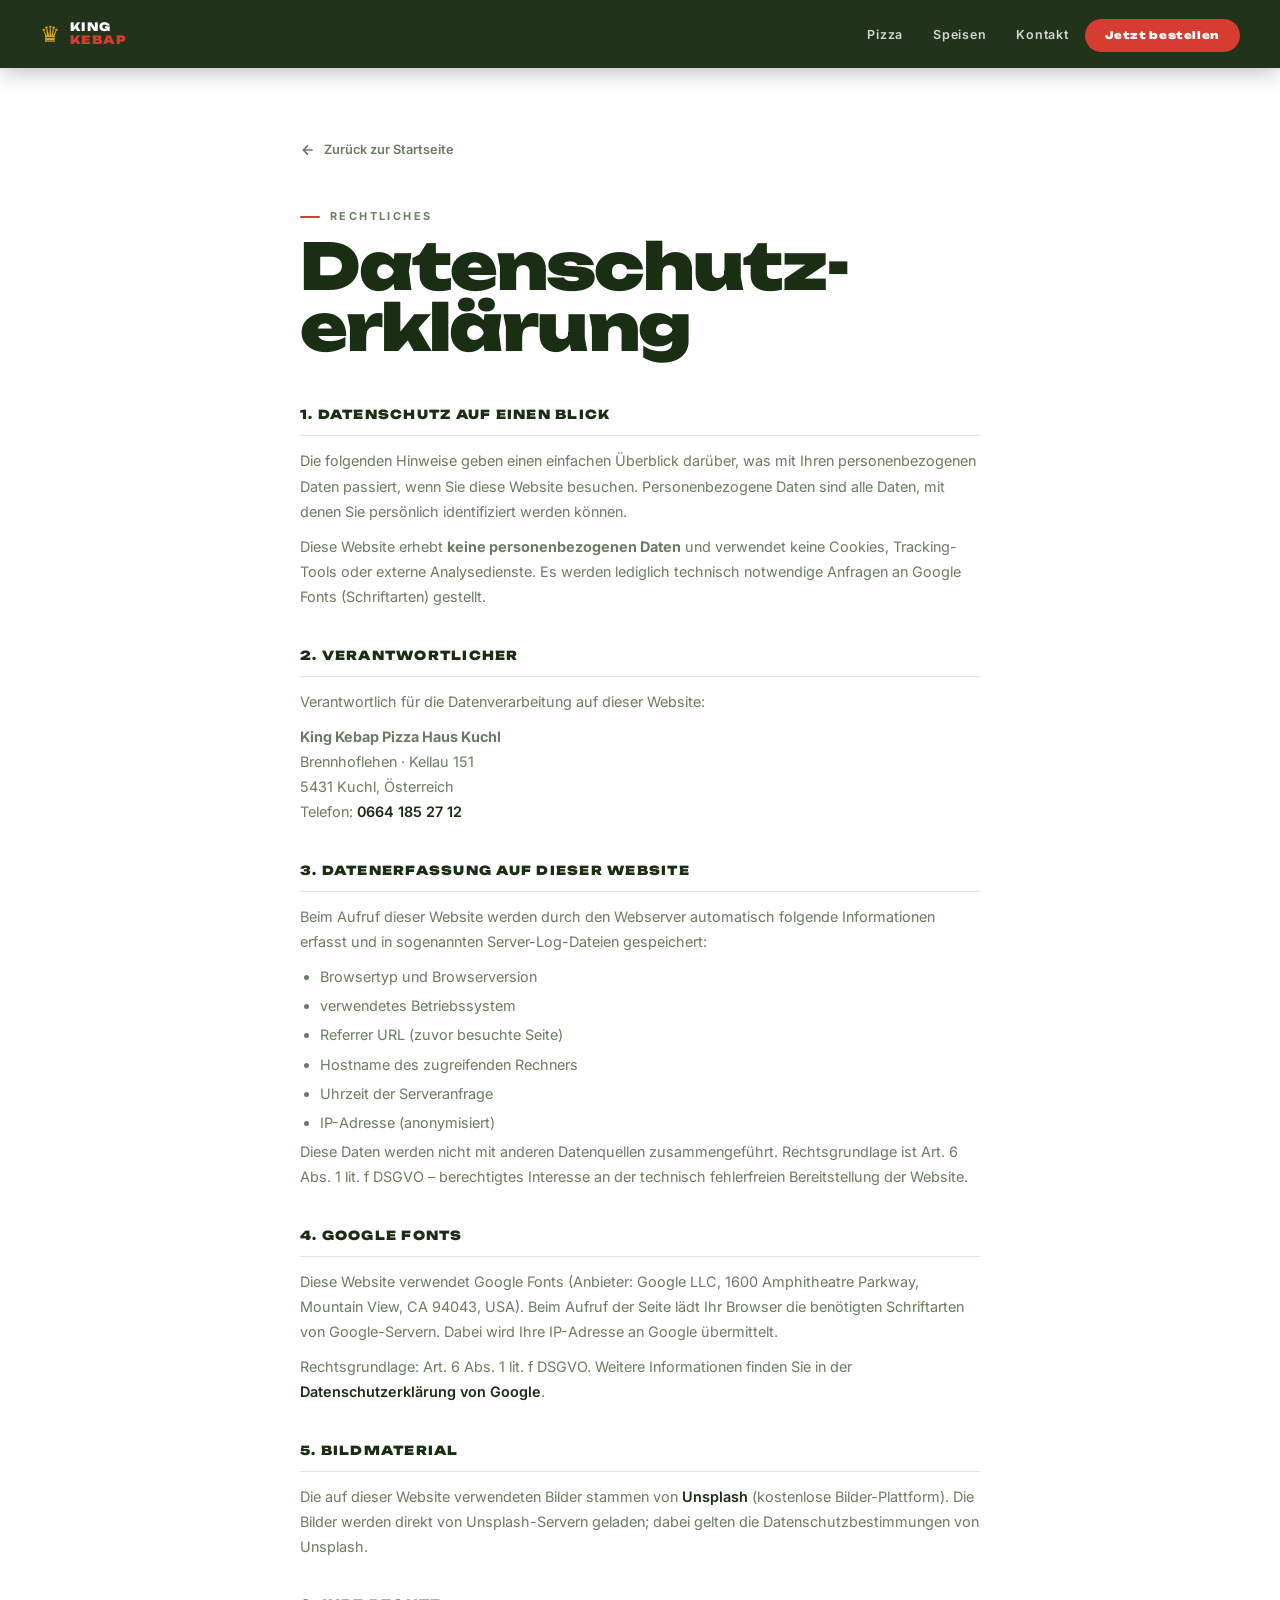
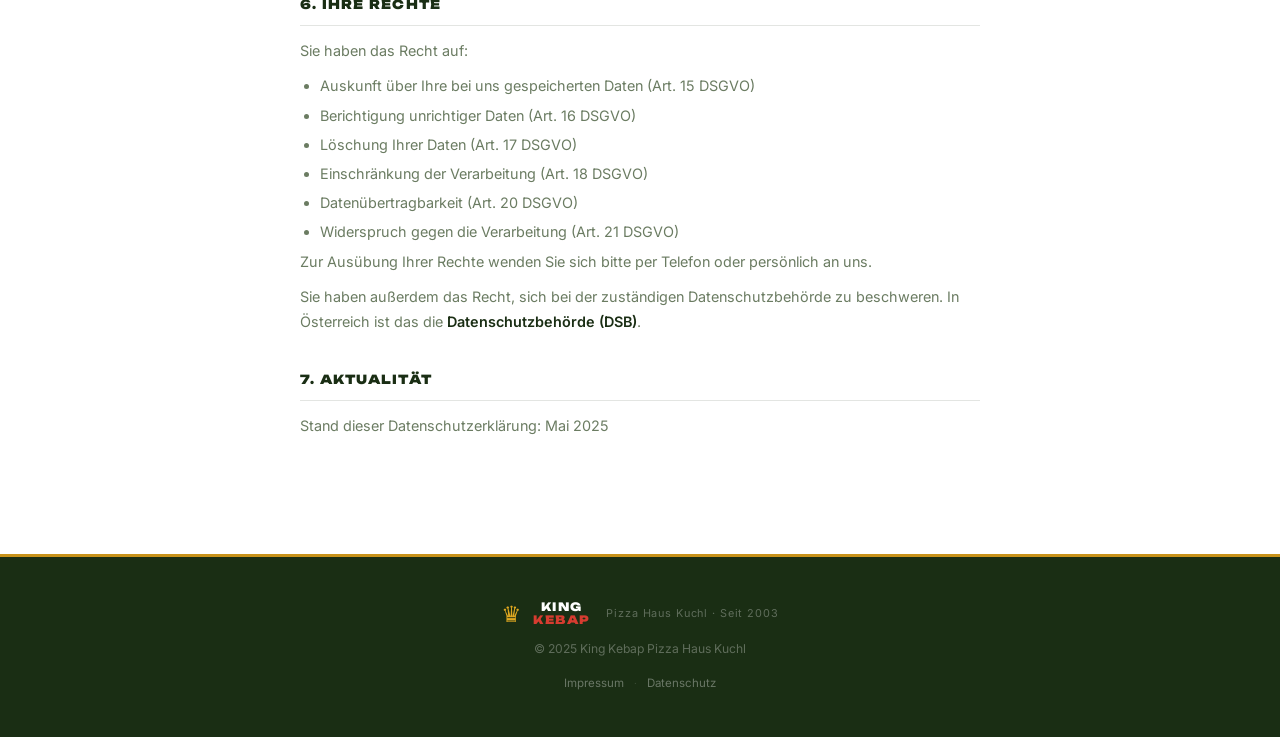
==== datenschutz.html @ bf560aa2 "Fix accordion border lines + add Impressum and Datenschutz pages - Remove visible border lines on co" ====
<!DOCTYPE html>
<html lang="de">
<head>
  <meta charset="UTF-8" />
  <meta name="viewport" content="width=device-width, initial-scale=1.0" />
  <title>Datenschutz – King Kebap Pizza Haus Kuchl</title>
  <link rel="stylesheet" href="style.css" />
  <link rel="preconnect" href="https://fonts.googleapis.com" />
  <link href="https://fonts.googleapis.com/css2?family=Unbounded:wght@400;700;900&family=Inter:wght@400;500;600;700&display=swap" rel="stylesheet" />
  <style>
    .legal-page { max-width: 760px; margin: 0 auto; padding: 140px 40px 80px; }
    .legal-back { display: inline-flex; align-items: center; gap: 8px; font-size: 0.8rem; font-weight: 600; color: var(--muted); margin-bottom: 48px; transition: color var(--t); }
    .legal-back:hover { color: var(--text); }
    .legal-back svg { flex-shrink: 0; }
    .legal-eyebrow { font-size: 0.68rem; font-weight: 700; letter-spacing: 0.22em; text-transform: uppercase; color: var(--muted); margin-bottom: 10px; display: flex; align-items: center; gap: 10px; }
    .legal-eyebrow::before { content: ''; display: block; width: 20px; height: 2px; background: var(--red); border-radius: 2px; }
    .legal-title { font-family: var(--font-display); font-size: clamp(2rem, 5vw, 4rem); font-weight: 900; color: var(--text); letter-spacing: -0.03em; margin-bottom: 48px; line-height: 0.95; }
    .legal-block { margin-bottom: 36px; }
    .legal-block h2 { font-family: var(--font-display); font-size: 0.78rem; font-weight: 900; letter-spacing: 0.1em; text-transform: uppercase; color: var(--text); margin-bottom: 12px; padding-bottom: 10px; border-bottom: 1.5px solid var(--border); }
    .legal-block p { font-size: 0.9rem; color: var(--muted); line-height: 1.75; margin-bottom: 10px; }
    .legal-block a { color: var(--green); font-weight: 600; }
    .legal-block a:hover { color: var(--red); }
    .legal-block ul { padding-left: 20px; margin-top: 8px; }
    .legal-block ul li { font-size: 0.9rem; color: var(--muted); line-height: 1.75; margin-bottom: 4px; }
    @media (max-width: 600px) { .legal-page { padding: 100px 20px 60px; } }
  </style>
</head>
<body>

<nav id="navbar" class="scrolled">
  <div class="nav-inner">
    <a href="index.html" class="nav-logo">
      <span class="logo-crown">♛</span>
      <div class="logo-lines">
        <span class="logo-king">KING</span>
        <span class="logo-kebap">KEBAP</span>
      </div>
    </a>
    <ul class="nav-links">
      <li><a href="index.html#pizza">Pizza</a></li>
      <li><a href="index.html#speisen">Speisen</a></li>
      <li><a href="index.html#info">Kontakt</a></li>
      <li><a href="tel:066418527 12" class="nav-cta">Jetzt bestellen</a></li>
    </ul>
  </div>
</nav>

<main class="legal-page">

  <a href="index.html" class="legal-back">
    <svg width="16" height="16" viewBox="0 0 24 24" fill="none" stroke="currentColor" stroke-width="2.5"><path d="M19 12H5M12 5l-7 7 7 7"/></svg>
    Zurück zur Startseite
  </a>

  <div class="legal-eyebrow">Rechtliches</div>
  <h1 class="legal-title">Datenschutz&shy;erklärung</h1>

  <div class="legal-block">
    <h2>1. Datenschutz auf einen Blick</h2>
    <p>
      Die folgenden Hinweise geben einen einfachen Überblick darüber, was mit Ihren personenbezogenen Daten passiert, wenn Sie diese Website besuchen. Personenbezogene Daten sind alle Daten, mit denen Sie persönlich identifiziert werden können.
    </p>
    <p>
      Diese Website erhebt <strong>keine personenbezogenen Daten</strong> und verwendet keine Cookies, Tracking-Tools oder externe Analysedienste. Es werden lediglich technisch notwendige Anfragen an Google Fonts (Schriftarten) gestellt.
    </p>
  </div>

  <div class="legal-block">
    <h2>2. Verantwortlicher</h2>
    <p>Verantwortlich für die Datenverarbeitung auf dieser Website:</p>
    <p>
      <strong>King Kebap Pizza Haus Kuchl</strong><br>
      Brennhoflehen · Kellau 151<br>
      5431 Kuchl, Österreich<br>
      Telefon: <a href="tel:066418527 12">0664 185 27 12</a>
    </p>
  </div>

  <div class="legal-block">
    <h2>3. Datenerfassung auf dieser Website</h2>
    <p>
      Beim Aufruf dieser Website werden durch den Webserver automatisch folgende Informationen erfasst und in sogenannten Server-Log-Dateien gespeichert:
    </p>
    <ul>
      <li>Browsertyp und Browserversion</li>
      <li>verwendetes Betriebssystem</li>
      <li>Referrer URL (zuvor besuchte Seite)</li>
      <li>Hostname des zugreifenden Rechners</li>
      <li>Uhrzeit der Serveranfrage</li>
      <li>IP-Adresse (anonymisiert)</li>
    </ul>
    <p>
      Diese Daten werden nicht mit anderen Datenquellen zusammengeführt. Rechtsgrundlage ist Art. 6 Abs. 1 lit. f DSGVO – berechtigtes Interesse an der technisch fehlerfreien Bereitstellung der Website.
    </p>
  </div>

  <div class="legal-block">
    <h2>4. Google Fonts</h2>
    <p>
      Diese Website verwendet Google Fonts (Anbieter: Google LLC, 1600 Amphitheatre Parkway, Mountain View, CA 94043, USA). Beim Aufruf der Seite lädt Ihr Browser die benötigten Schriftarten von Google-Servern. Dabei wird Ihre IP-Adresse an Google übermittelt.
    </p>
    <p>
      Rechtsgrundlage: Art. 6 Abs. 1 lit. f DSGVO. Weitere Informationen finden Sie in der <a href="https://policies.google.com/privacy" target="_blank" rel="noopener">Datenschutzerklärung von Google</a>.
    </p>
  </div>

  <div class="legal-block">
    <h2>5. Bildmaterial</h2>
    <p>
      Die auf dieser Website verwendeten Bilder stammen von <a href="https://unsplash.com" target="_blank" rel="noopener">Unsplash</a> (kostenlose Bilder-Plattform). Die Bilder werden direkt von Unsplash-Servern geladen; dabei gelten die Datenschutzbestimmungen von Unsplash.
    </p>
  </div>

  <div class="legal-block">
    <h2>6. Ihre Rechte</h2>
    <p>Sie haben das Recht auf:</p>
    <ul>
      <li>Auskunft über Ihre bei uns gespeicherten Daten (Art. 15 DSGVO)</li>
      <li>Berichtigung unrichtiger Daten (Art. 16 DSGVO)</li>
      <li>Löschung Ihrer Daten (Art. 17 DSGVO)</li>
      <li>Einschränkung der Verarbeitung (Art. 18 DSGVO)</li>
      <li>Datenübertragbarkeit (Art. 20 DSGVO)</li>
      <li>Widerspruch gegen die Verarbeitung (Art. 21 DSGVO)</li>
    </ul>
    <p>
      Zur Ausübung Ihrer Rechte wenden Sie sich bitte per Telefon oder persönlich an uns.
    </p>
    <p>
      Sie haben außerdem das Recht, sich bei der zuständigen Datenschutzbehörde zu beschweren. In Österreich ist das die <a href="https://www.dsb.gv.at" target="_blank" rel="noopener">Datenschutzbehörde (DSB)</a>.
    </p>
  </div>

  <div class="legal-block">
    <h2>7. Aktualität</h2>
    <p>Stand dieser Datenschutzerklärung: Mai 2025</p>
  </div>

</main>

<footer>
  <div class="footer-inner">
    <div class="footer-logo">
      <span class="logo-crown">♛</span>
      <div class="logo-lines">
        <span class="logo-king">KING</span>
        <span class="logo-kebap">KEBAP</span>
      </div>
      <span class="footer-since">Pizza Haus Kuchl · Seit 2003</span>
    </div>
    <p class="footer-copy">© 2025 King Kebap Pizza Haus Kuchl</p>
    <div class="footer-links">
      <a href="impressum.html">Impressum</a>
      <span>·</span>
      <a href="datenschutz.html">Datenschutz</a>
    </div>
  </div>
</footer>

</body>
</html>
---- style.css ----
/* ===========================
   KING KEBAP PIZZA HAUS
   Premium Restaurant Design
   =========================== */

:root {
  --green:    #1A2E14;
  --green-2:  #243E1C;
  --green-3:  #2F5225;
  --red:      #D63C30;
  --red-2:    #E84E42;
  --amber:    #C8921A;
  --amber-2:  #E0A820;
  --cream:    #FAF7F2;
  --cream-2:  #F0EAE0;
  --white:    #FFFFFF;
  --text:     #1A2E14;
  --muted:    #6B7C62;
  --border:   rgba(26,46,20,0.12);
  --shadow-sm: 0 2px 12px rgba(26,46,20,0.08);
  --shadow:    0 8px 32px rgba(26,46,20,0.12);
  --shadow-lg: 0 20px 60px rgba(26,46,20,0.16);

  --font-display: 'Unbounded', 'Arial Black', sans-serif;
  --font-body:    'Inter', system-ui, sans-serif;
  --r:  12px;
  --rl: 20px;
  --t:  0.22s cubic-bezier(0.4,0,0.2,1);
}

*,*::before,*::after { box-sizing: border-box; margin: 0; padding: 0; }
html { scroll-behavior: smooth; }
body {
  font-family: var(--font-body);
  background: var(--white);
  color: var(--text);
  overflow-x: hidden;
  line-height: 1.6;
}
img { display: block; max-width: 100%; }
a { text-decoration: none; color: inherit; }

/* ===========================
   NAVBAR
   =========================== */
#navbar {
  position: fixed; top: 0; left: 0; right: 0; z-index: 200;
  transition: background var(--t), box-shadow var(--t);
}
#navbar.scrolled {
  background: rgba(26,46,20,0.97);
  backdrop-filter: blur(12px);
  -webkit-backdrop-filter: blur(12px);
  box-shadow: 0 2px 24px rgba(0,0,0,0.3);
}
.nav-inner {
  max-width: 1280px; margin: 0 auto;
  padding: 0 40px; height: 68px;
  display: flex; align-items: center; justify-content: space-between;
}
.nav-logo { display: flex; align-items: center; gap: 10px; }
.logo-crown { font-size: 1.4rem; color: var(--amber-2); line-height: 1; }
.logo-lines { display: flex; flex-direction: column; line-height: 1.1; }
.logo-king  { font-family: var(--font-display); font-size: 0.72rem; font-weight: 900; color: var(--white); letter-spacing: 0.12em; }
.logo-kebap { font-family: var(--font-display); font-size: 0.72rem; font-weight: 900; color: var(--red); letter-spacing: 0.12em; }
.nav-links { display: flex; list-style: none; align-items: center; gap: 2px; }
.nav-links a {
  font-size: 0.78rem; font-weight: 600; letter-spacing: 0.06em;
  color: rgba(255,255,255,0.8); padding: 8px 14px; border-radius: 8px;
  transition: color var(--t), background var(--t);
}
.nav-links a:hover { color: var(--white); background: rgba(255,255,255,0.1); }
.nav-cta {
  background: var(--red) !important; color: var(--white) !important;
  font-family: var(--font-display) !important;
  font-size: 0.65rem !important; font-weight: 900 !important;
  padding: 10px 20px !important; border-radius: 50px !important;
  letter-spacing: 0.06em !important;
}
.nav-cta:hover { background: var(--red-2) !important; }
.burger { display: none; flex-direction: column; gap: 5px; background: none; border: none; cursor: pointer; padding: 6px; }
.burger span { display: block; width: 22px; height: 2px; background: var(--white); border-radius: 2px; transition: var(--t); }

/* ===========================
   HERO — DARK FULL-SCREEN
   =========================== */
#hero {
  min-height: 100svh;
  background: var(--green);
  position: relative;
  overflow: hidden;
  display: flex;
  align-items: center;
}
.hero-bg-img {
  position: absolute; inset: 0;
  background-image: url('https://images.unsplash.com/photo-1565299624946-b28f40a0ae38?w=1400&q=80&auto=format&fit=crop');
  background-size: cover;
  background-position: center;
  opacity: 0.18;
  transform: scale(1.05);
  animation: slowZoom 20s ease-in-out infinite alternate;
}
@keyframes slowZoom {
  from { transform: scale(1.05); }
  to   { transform: scale(1.12); }
}
.hero-bg-gradient {
  position: absolute; inset: 0;
  background: linear-gradient(135deg,
    rgba(26,46,20,0.95) 0%,
    rgba(26,46,20,0.7) 50%,
    rgba(26,46,20,0.85) 100%);
}
.hero-inner {
  position: relative; z-index: 2;
  max-width: 1280px; margin: 0 auto;
  padding: 120px 40px 80px;
  width: 100%;
  display: grid;
  grid-template-columns: 1fr 1fr;
  align-items: center;
  gap: 60px;
  min-height: 100svh;
}
/* LEFT */
.hero-left { display: flex; flex-direction: column; gap: 28px; }
.hero-tag {
  display: inline-flex; align-items: center; gap: 10px;
  width: fit-content;
  font-size: 0.72rem; font-weight: 600; letter-spacing: 0.15em; text-transform: uppercase;
  color: rgba(255,255,255,0.6);
  border: 1px solid rgba(255,255,255,0.15);
  padding: 8px 18px; border-radius: 50px;
}
.hero-tag-dot {
  width: 7px; height: 7px; border-radius: 50%;
  background: var(--red-2); flex-shrink: 0;
  animation: pulse 2s ease-in-out infinite;
}
@keyframes pulse {
  0%,100% { box-shadow: 0 0 0 0 rgba(232,78,66,0.5); }
  50%      { box-shadow: 0 0 0 7px rgba(232,78,66,0); }
}
.hero-title {
  display: flex; flex-direction: column;
  line-height: 0.88; gap: 2px;
}
.hero-title-line {
  font-family: var(--font-display); font-weight: 900;
  font-size: clamp(3.2rem, 7vw, 7rem);
  letter-spacing: -0.03em; display: block;
  color: var(--white);
}
.hero-title-red { color: var(--red); }
.hero-title-sub {
  font-size: clamp(1rem, 2vw, 1.8rem) !important;
  color: rgba(255,255,255,0.45) !important;
  font-weight: 700 !important;
  letter-spacing: 0.06em !important;
  margin-top: 10px;
}
.hero-desc {
  font-size: 1rem; color: rgba(255,255,255,0.6);
  line-height: 1.75; max-width: 400px;
}
.hero-actions { display: flex; gap: 12px; flex-wrap: wrap; }
.btn-red {
  display: inline-flex; align-items: center; gap: 8px;
  font-family: var(--font-display); font-size: 0.68rem; font-weight: 900;
  letter-spacing: 0.08em; text-transform: uppercase;
  background: var(--red); color: var(--white);
  padding: 14px 28px; border-radius: 50px;
  transition: background var(--t), transform var(--t), box-shadow var(--t);
  box-shadow: 0 4px 24px rgba(214,60,48,0.4);
}
.btn-red:hover { background: var(--red-2); transform: translateY(-2px); box-shadow: 0 8px 32px rgba(214,60,48,0.5); }
.btn-ghost-white {
  display: inline-flex; align-items: center; gap: 8px;
  font-size: 0.85rem; font-weight: 600;
  color: rgba(255,255,255,0.8);
  padding: 13px 24px; border-radius: 50px;
  border: 1.5px solid rgba(255,255,255,0.2);
  transition: all var(--t);
}
.btn-ghost-white:hover { border-color: rgba(255,255,255,0.5); color: var(--white); background: rgba(255,255,255,0.07); }
.hero-stats {
  display: flex; align-items: center; gap: 0;
  background: rgba(255,255,255,0.06);
  border: 1px solid rgba(255,255,255,0.1);
  border-radius: var(--rl);
  padding: 20px 28px;
  backdrop-filter: blur(8px);
  width: fit-content;
}
.stat { display: flex; flex-direction: column; align-items: center; padding: 0 24px; }
.stat:first-child { padding-left: 0; }
.stat:last-child { padding-right: 0; }
.stat-num {
  font-family: var(--font-display); font-size: 1.6rem; font-weight: 900;
  color: var(--white); letter-spacing: -0.03em; line-height: 1;
}
.stat-label { font-size: 0.7rem; color: rgba(255,255,255,0.45); font-weight: 500; margin-top: 5px; letter-spacing: 0.06em; }
.stat-divider { width: 1px; height: 40px; background: rgba(255,255,255,0.12); }

/* RIGHT */
.hero-right { display: flex; justify-content: center; align-items: center; }
.hero-img-wrap {
  position: relative;
  width: 100%; max-width: 480px;
}
.hero-img-ring {
  position: absolute; inset: -20px;
  border: 1px solid rgba(255,255,255,0.08);
  border-radius: 50%;
}
.hero-img-ring-2 {
  position: absolute; inset: -44px;
  border: 1px dashed rgba(200,146,26,0.2);
  border-radius: 50%;
  animation: spin 40s linear infinite;
}
@keyframes spin { from { transform: rotate(0deg); } to { transform: rotate(360deg); } }
.hero-badge {
  position: absolute; top: -10px; right: -10px;
  width: 110px; height: 110px; z-index: 4;
  animation: spin 18s linear infinite;
}
.badge-ring { width: 100%; height: 100%; fill: none; stroke: none; }
.badge-ring text {
  font-family: var(--font-display); font-size: 10.5px; font-weight: 700;
  fill: rgba(255,255,255,0.7); letter-spacing: 0.08em; text-transform: uppercase;
}
.badge-star {
  position: absolute; top: 50%; left: 50%;
  transform: translate(-50%,-50%);
  font-size: 1.4rem; color: var(--amber-2);
}
.hero-img-circle {
  position: absolute; inset: 6%;
  background: radial-gradient(circle, var(--red) 0%, rgba(170,30,20,0.6) 100%);
  border-radius: 50%;
  z-index: 0;
}
.hero-img {
  position: relative; z-index: 1;
  width: 100%; aspect-ratio: 1; object-fit: cover; border-radius: 50%;
  box-shadow: 0 32px 80px rgba(0,0,0,0.4), 0 0 0 6px rgba(255,255,255,0.06);
  animation: float 6s ease-in-out infinite;
}
@keyframes float {
  0%,100% { transform: translateY(0); }
  50%      { transform: translateY(-14px); }
}

/* ===========================
   MARQUEE
   =========================== */
.marquee-wrap {
  background: var(--amber); overflow: hidden;
  border-top: 0; border-bottom: 0;
  padding: 14px 0;
}
.marquee-track {
  display: flex; width: max-content;
  animation: marquee 26s linear infinite;
}
.marquee-track span {
  font-family: var(--font-display); font-size: 0.75rem; font-weight: 900;
  letter-spacing: 0.15em; text-transform: uppercase;
  color: var(--green); padding: 0 24px; white-space: nowrap; flex-shrink: 0;
}
.marquee-track span:nth-child(even) { color: rgba(26,46,20,0.5); }
@keyframes marquee { from { transform: translateX(0); } to { transform: translateX(-50%); } }

/* ===========================
   PAGE SECTION BASE
   =========================== */
.page-section { padding: 96px 40px; }
.max-w { max-width: 1280px; margin: 0 auto; }
.section-intro { margin-bottom: 52px; }
.section-label {
  font-size: 0.68rem; font-weight: 700; letter-spacing: 0.25em;
  text-transform: uppercase; color: var(--muted); margin-bottom: 10px;
  display: flex; align-items: center; gap: 10px;
}
.section-label::before {
  content: '';
  display: block; width: 24px; height: 2px;
  background: var(--red); border-radius: 2px;
}
.section-heading {
  font-family: var(--font-display);
  font-size: clamp(2.4rem, 5.5vw, 5rem);
  font-weight: 900; color: var(--text);
  line-height: 0.9; letter-spacing: -0.03em; margin-bottom: 14px;
}
.section-sub { font-size: 0.88rem; color: var(--muted); max-width: 480px; line-height: 1.7; }

/* ===========================
   PIZZA SECTION — white bg
   =========================== */
#pizza { background: var(--white); }

/* ===========================
   CATEGORY ACCORDION
   =========================== */
.category-block { margin-bottom: 16px; }
.category-header {
  width: 100%;
  display: flex; align-items: center; justify-content: space-between;
  padding: 20px 24px;
  background: var(--white);
  border: 1.5px solid var(--border);
  border-radius: var(--rl);
  cursor: pointer;
  transition: background var(--t), border-color var(--t), box-shadow var(--t);
  user-select: none;
  box-shadow: var(--shadow-sm);
  margin-bottom: 0;
}
.category-header:hover {
  border-color: var(--green);
  box-shadow: var(--shadow);
}
.category-header[aria-expanded="true"] {
  border-color: var(--green);
  background: var(--green);
  border-bottom-left-radius: 0;
  border-bottom-right-radius: 0;
  box-shadow: none;
}
.category-header[aria-expanded="true"] .category-name { color: var(--white); }
.category-header[aria-expanded="true"] .category-count { color: rgba(255,255,255,0.5); }
.category-header[aria-expanded="true"] .category-price-range { color: var(--amber-2); }
.category-header[aria-expanded="true"] .category-toggle { border-color: rgba(255,255,255,0.2); }
.category-header[aria-expanded="true"] .category-toggle svg { stroke: rgba(255,255,255,0.7); }
.category-header-left { display: flex; align-items: center; gap: 16px; }
.category-icon {
  width: 44px; height: 44px;
  background: var(--cream-2); border-radius: 12px;
  display: flex; align-items: center; justify-content: center;
  font-size: 1.2rem; flex-shrink: 0;
  transition: background var(--t);
}
.category-header[aria-expanded="true"] .category-icon { background: rgba(255,255,255,0.12); }
.category-name {
  font-family: var(--font-display); font-size: 0.8rem; font-weight: 900;
  color: var(--text); letter-spacing: 0.04em; text-transform: uppercase;
  transition: color var(--t);
}
.category-count { font-size: 0.72rem; color: var(--muted); margin-top: 3px; font-weight: 500; transition: color var(--t); }
.category-header-right { display: flex; align-items: center; gap: 16px; }
.category-price-range {
  font-family: var(--font-display); font-size: 0.8rem; font-weight: 900;
  color: var(--green); letter-spacing: -0.01em; transition: color var(--t);
}
.category-toggle {
  width: 34px; height: 34px; border-radius: 50%; flex-shrink: 0;
  border: 1.5px solid var(--border); background: transparent;
  display: flex; align-items: center; justify-content: center;
  transition: all var(--t);
}
.category-toggle svg { stroke: var(--muted); transition: transform var(--t), stroke var(--t); }
.category-header[aria-expanded="true"] .category-toggle svg { transform: rotate(180deg); }

/* Grid wrap / open-close */
.category-grid-wrap {
  max-height: 0; overflow: hidden;
  border: 1.5px solid transparent;
  border-top: none;
  border-bottom-left-radius: var(--rl);
  border-bottom-right-radius: var(--rl);
  background: var(--cream);
  transition: max-height 0.45s cubic-bezier(0.4,0,0.2,1), border-color 0.2s ease;
}
.category-grid-wrap.open {
  max-height: 4000px;
  border-color: var(--green);
}
.category-grid {
  display: grid;
  grid-template-columns: repeat(auto-fill, minmax(280px,1fr));
  gap: 12px;
  padding: 20px;
}
.show-more-wrap { display: flex; justify-content: center; padding: 4px 20px 20px; }
.show-more-btn {
  display: none; align-items: center; gap: 8px;
  font-size: 0.75rem; font-weight: 700; letter-spacing: 0.08em; text-transform: uppercase;
  background: var(--white); border: 1.5px solid var(--border);
  color: var(--text); padding: 10px 24px; border-radius: 50px;
  cursor: pointer; transition: all var(--t); box-shadow: var(--shadow-sm);
}
.show-more-btn.visible { display: inline-flex; }
.show-more-btn:hover { border-color: var(--green); background: var(--green); color: var(--white); }

/* ===========================
   MENU CARDS
   =========================== */
.menu-card {
  background: var(--white);
  border: 1.5px solid rgba(26,46,20,0.08);
  border-radius: var(--r);
  padding: 18px 20px;
  display: flex; justify-content: space-between; align-items: flex-start; gap: 12px;
  cursor: default;
  box-shadow: var(--shadow-sm);
  transition: border-color var(--t), transform var(--t), box-shadow var(--t);
}
.menu-card:hover {
  border-color: var(--green); transform: translateY(-3px);
  box-shadow: var(--shadow);
}
.menu-card.card-hidden { display: none; }
.menu-card.card-hidden.card-revealed { display: flex; }
.card-left { flex: 1; min-width: 0; }
.card-nr {
  font-size: 0.62rem; font-weight: 700; letter-spacing: 0.14em;
  color: var(--muted); opacity: 0.55; margin-bottom: 5px;
  font-family: var(--font-display);
}
.card-name { font-size: 0.9rem; font-weight: 700; color: var(--text); margin-bottom: 5px; line-height: 1.3; }
.card-ing  { font-size: 0.76rem; color: var(--muted); line-height: 1.55; }
.card-tags { margin-top: 8px; display: flex; flex-wrap: wrap; gap: 4px; }
.tag {
  font-size: 0.58rem; font-weight: 700; letter-spacing: 0.06em;
  text-transform: uppercase; padding: 3px 9px; border-radius: 50px;
}
.tag-veg    { background: #ECFDF5; color: #15803D; border: 1px solid #BBF7D0; }
.tag-spicy  { background: #FEF2F2; color: #B91C1C; border: 1px solid #FECACA; }
.tag-fisch  { background: #EFF6FF; color: #1D4ED8; border: 1px solid #BFDBFE; }
.tag-special{ background: #FFFBEB; color: #92400E; border: 1px solid #FDE68A; }
.card-right { flex-shrink: 0; }
.card-price {
  font-family: var(--font-display); font-size: 1.05rem; font-weight: 900;
  color: var(--green); white-space: nowrap; letter-spacing: -0.02em;
}

/* ===========================
   SPEISEN — dark section
   =========================== */
#speisen { background: var(--green); padding: 96px 0; }
#speisen .max-w { padding: 0 40px; }
#speisen .section-heading { color: var(--white); }
#speisen .section-label { color: rgba(255,255,255,0.4); }
#speisen .section-label::before { background: var(--amber); }
#speisen .section-sub { color: rgba(255,255,255,0.5); }

/* Dark category blocks */
#speisen .category-header {
  background: rgba(255,255,255,0.04);
  border-color: rgba(255,255,255,0.1);
  box-shadow: none;
}
#speisen .category-header:hover { border-color: rgba(255,255,255,0.25); background: rgba(255,255,255,0.07); }
#speisen .category-header[aria-expanded="true"] {
  background: var(--amber); border-color: var(--amber);
}
#speisen .category-header[aria-expanded="true"] .category-name { color: var(--green); }
#speisen .category-header[aria-expanded="true"] .category-count { color: rgba(26,46,20,0.55); }
#speisen .category-header[aria-expanded="true"] .category-price-range { color: var(--green); }
#speisen .category-header[aria-expanded="true"] .category-icon { background: rgba(26,46,20,0.15); }
#speisen .category-header[aria-expanded="true"] .category-toggle { border-color: rgba(26,46,20,0.2); }
#speisen .category-header[aria-expanded="true"] .category-toggle svg { stroke: rgba(26,46,20,0.7); }
#speisen .category-name { color: rgba(255,255,255,0.9); }
#speisen .category-count { color: rgba(255,255,255,0.4); }
#speisen .category-price-range { color: var(--amber-2); }
#speisen .category-icon { background: rgba(255,255,255,0.07); }
#speisen .category-toggle { border-color: rgba(255,255,255,0.15); }
#speisen .category-toggle svg { stroke: rgba(255,255,255,0.4); }
#speisen .category-grid-wrap {
  border-color: transparent;
  background: rgba(255,255,255,0.03);
}
#speisen .category-grid-wrap.open {
  border-color: var(--amber);
}
#speisen .menu-card {
  background: rgba(255,255,255,0.06);
  border-color: rgba(255,255,255,0.1);
  box-shadow: none;
}
#speisen .menu-card:hover { border-color: var(--amber-2); background: rgba(255,255,255,0.09); box-shadow: 0 8px 24px rgba(0,0,0,0.2); }
#speisen .card-nr    { color: rgba(255,255,255,0.3); }
#speisen .card-name  { color: var(--white); }
#speisen .card-ing   { color: rgba(255,255,255,0.5); }
#speisen .card-price { color: var(--amber-2); }
#speisen .show-more-btn { background: rgba(255,255,255,0.06); border-color: rgba(255,255,255,0.15); color: rgba(255,255,255,0.8); box-shadow: none; }
#speisen .show-more-btn:hover { background: var(--amber); border-color: var(--amber); color: var(--green); }

/* Speisen split */
.split-hero {
  display: grid; grid-template-columns: 1fr 1fr; gap: 56px;
  align-items: center; margin-bottom: 64px;
}
.split-img-wrap {
  position: relative; border-radius: var(--rl); overflow: hidden; aspect-ratio: 4/3;
}
.split-img-wrap img { width: 100%; height: 100%; object-fit: cover; filter: brightness(0.75); transition: transform 0.6s ease; }
.split-img-wrap:hover img { transform: scale(1.04); }
.split-badge {
  position: absolute; top: 20px; right: 20px;
  background: var(--amber); color: var(--green);
  border-radius: 12px; padding: 10px 14px;
  font-family: var(--font-display); font-size: 0.62rem; font-weight: 900;
  letter-spacing: 0.1em; text-align: center; line-height: 1.5;
}
.split-text h3 {
  font-family: var(--font-display);
  font-size: clamp(2rem,4vw,3rem); font-weight: 900;
  color: var(--white); letter-spacing: -0.03em; line-height: 0.9; margin: 12px 0 18px;
}
.split-text p { font-size: 0.88rem; color: rgba(255,255,255,0.55); line-height: 1.75; margin-bottom: 28px; }
.split-pills { display: flex; flex-wrap: wrap; gap: 8px; }
.split-pills span {
  font-size: 0.78rem; font-weight: 600;
  border: 1.5px solid rgba(255,255,255,0.15); color: rgba(255,255,255,0.65);
  padding: 7px 16px; border-radius: 50px;
}

/* ===========================
   GETRÄNKE — cream bg
   =========================== */
#getraenke { background: var(--cream-2); }
#getraenke .section-heading { color: var(--text); }
.getraenke-grid {
  display: grid;
  grid-template-columns: repeat(auto-fill, minmax(260px,1fr));
  gap: 16px; max-width: 680px;
}
.getraenke-group { background: var(--white); border-radius: var(--rl); overflow: hidden; box-shadow: var(--shadow); }
.getraenke-head { background: var(--green); padding: 16px 22px; }
.getraenke-title { font-family: var(--font-display); font-size: 0.68rem; font-weight: 900; letter-spacing: 0.15em; text-transform: uppercase; color: var(--white); }
.getraenke-item {
  display: flex; justify-content: space-between; align-items: center;
  padding: 14px 22px; border-bottom: 1px solid rgba(26,46,20,0.06);
  transition: background var(--t);
}
.getraenke-item:last-child { border-bottom: none; }
.getraenke-item:hover { background: var(--cream); }
.g-name  { font-size: 0.9rem; font-weight: 600; color: var(--text); }
.g-sub   { font-size: 0.72rem; color: var(--muted); margin-top: 2px; }
.g-price { font-family: var(--font-display); font-size: 0.9rem; font-weight: 900; color: var(--green); white-space: nowrap; }

/* ===========================
   KONTAKT — white bg
   =========================== */
#info { background: var(--white); }
.info-cards {
  display: grid; grid-template-columns: repeat(3,1fr); gap: 20px;
}
.info-card {
  background: var(--cream);
  border: 1.5px solid var(--border);
  border-radius: var(--rl); padding: 32px;
}
.info-card-featured { background: var(--green); border-color: var(--green); }
.info-card-featured h3 { color: var(--white); }
.info-icon { margin-bottom: 18px; color: var(--green); }
.info-card-featured .info-icon { color: var(--amber-2); }
.info-card h3 {
  font-family: var(--font-display); font-size: 0.75rem; font-weight: 900;
  letter-spacing: 0.12em; text-transform: uppercase; margin-bottom: 18px;
}
.hours { display: flex; flex-direction: column; gap: 10px; }
.hours-row { display: flex; justify-content: space-between; font-size: 0.875rem; gap: 12px; }
.hours-row span:first-child { font-weight: 600; }
.hours-row span:last-child { color: var(--muted); }
.info-phone {
  font-family: var(--font-display); font-size: 1.3rem; font-weight: 900;
  color: var(--white); letter-spacing: -0.02em; display: block;
  margin-bottom: 10px; transition: color var(--t);
}
.info-phone:hover { color: var(--amber-2); }
.info-card-featured p { font-size: 0.8rem; color: rgba(255,255,255,0.45); margin-bottom: 20px; line-height: 1.6; }
.info-stars {
  display: inline-flex; align-items: center; gap: 8px;
  font-size: 0.72rem; font-weight: 600; color: var(--amber-2);
  background: rgba(200,146,26,0.12); border: 1px solid rgba(200,146,26,0.25);
  padding: 7px 14px; border-radius: 50px;
}
.info-addr { font-size: 0.88rem; color: var(--muted); line-height: 1.75; margin-bottom: 18px; }
.info-maps {
  font-size: 0.8rem; font-weight: 700; color: var(--green);
  border-bottom: 1.5px solid var(--border); padding-bottom: 2px;
  transition: color var(--t), border-color var(--t);
}
.info-maps:hover { color: var(--red); border-color: var(--red); }

/* ===========================
   FOOTER
   =========================== */
footer { background: var(--green); padding: 44px 40px; border-top: 3px solid var(--amber); }
.footer-inner { max-width: 1280px; margin: 0 auto; display: flex; flex-direction: column; align-items: center; gap: 12px; text-align: center; }
.footer-logo { display: flex; align-items: center; gap: 12px; }
.footer-logo .logo-crown { font-size: 1.4rem; }
.footer-since { font-size: 0.68rem; color: rgba(255,255,255,0.3); letter-spacing: 0.08em; margin-left: 4px; }
.footer-copy { font-size: 0.76rem; color: rgba(255,255,255,0.3); }
.footer-allergens { font-size: 0.66rem; color: rgba(255,255,255,0.18); letter-spacing: 0.04em; }
.footer-links { display: flex; align-items: center; gap: 10px; margin-top: 4px; }
.footer-links a { font-size: 0.72rem; color: rgba(255,255,255,0.35); transition: color var(--t); }
.footer-links a:hover { color: var(--amber-2); }
.footer-links span { color: rgba(255,255,255,0.15); font-size: 0.6rem; }

/* ===========================
   RESPONSIVE
   =========================== */
@media (max-width: 1024px) {
  .hero-inner { grid-template-columns: 1fr; gap: 48px; padding: 100px 32px 60px; min-height: auto; }
  .hero-right { max-width: 380px; margin: 0 auto; }
  .split-hero { grid-template-columns: 1fr; gap: 36px; }
  .info-cards { grid-template-columns: 1fr 1fr; }
  .page-section { padding: 72px 32px; }
  #speisen .max-w { padding: 0 32px; }
}
@media (max-width: 768px) {
  .nav-inner { padding: 0 20px; }
  .nav-links {
    display: none; flex-direction: column;
    position: fixed; top: 68px; left: 0; right: 0;
    background: rgba(26,46,20,0.97); backdrop-filter: blur(12px);
    padding: 20px; gap: 4px; border-bottom: 1px solid rgba(255,255,255,0.1); z-index: 199;
  }
  .nav-links.open { display: flex; }
  .nav-links li { width: 100%; }
  .nav-links a { display: block; padding: 12px 16px; border-radius: 8px; }
  .burger { display: flex; }
  .hero-inner { padding: 90px 20px 48px; }
  .hero-title-line { font-size: clamp(2.6rem, 13vw, 4.5rem); }
  .hero-stats { width: 100%; justify-content: space-around; padding: 16px 20px; }
  .hero-actions { flex-direction: column; align-items: flex-start; }
  .category-grid { grid-template-columns: 1fr; }
  .info-cards { grid-template-columns: 1fr; }
  .page-section, #info { padding: 64px 20px; }
  #speisen { padding: 64px 0; }
  #speisen .max-w { padding: 0 20px; }
  .split-hero { grid-template-columns: 1fr; }
  footer { padding: 36px 20px; }
}
@media (max-width: 480px) {
  .hero-stats { gap: 0; flex-wrap: wrap; }
  .stat { padding: 8px 16px; }
  .marquee-track span { font-size: 0.7rem; padding: 0 18px; }
  .category-header { padding: 16px 18px; }
}

/* ===========================
   SCROLL REVEAL
   =========================== */
.reveal { opacity: 0; transform: translateY(28px); transition: opacity 0.6s ease, transform 0.6s ease; }
.reveal.visible { opacity: 1; transform: translateY(0); }
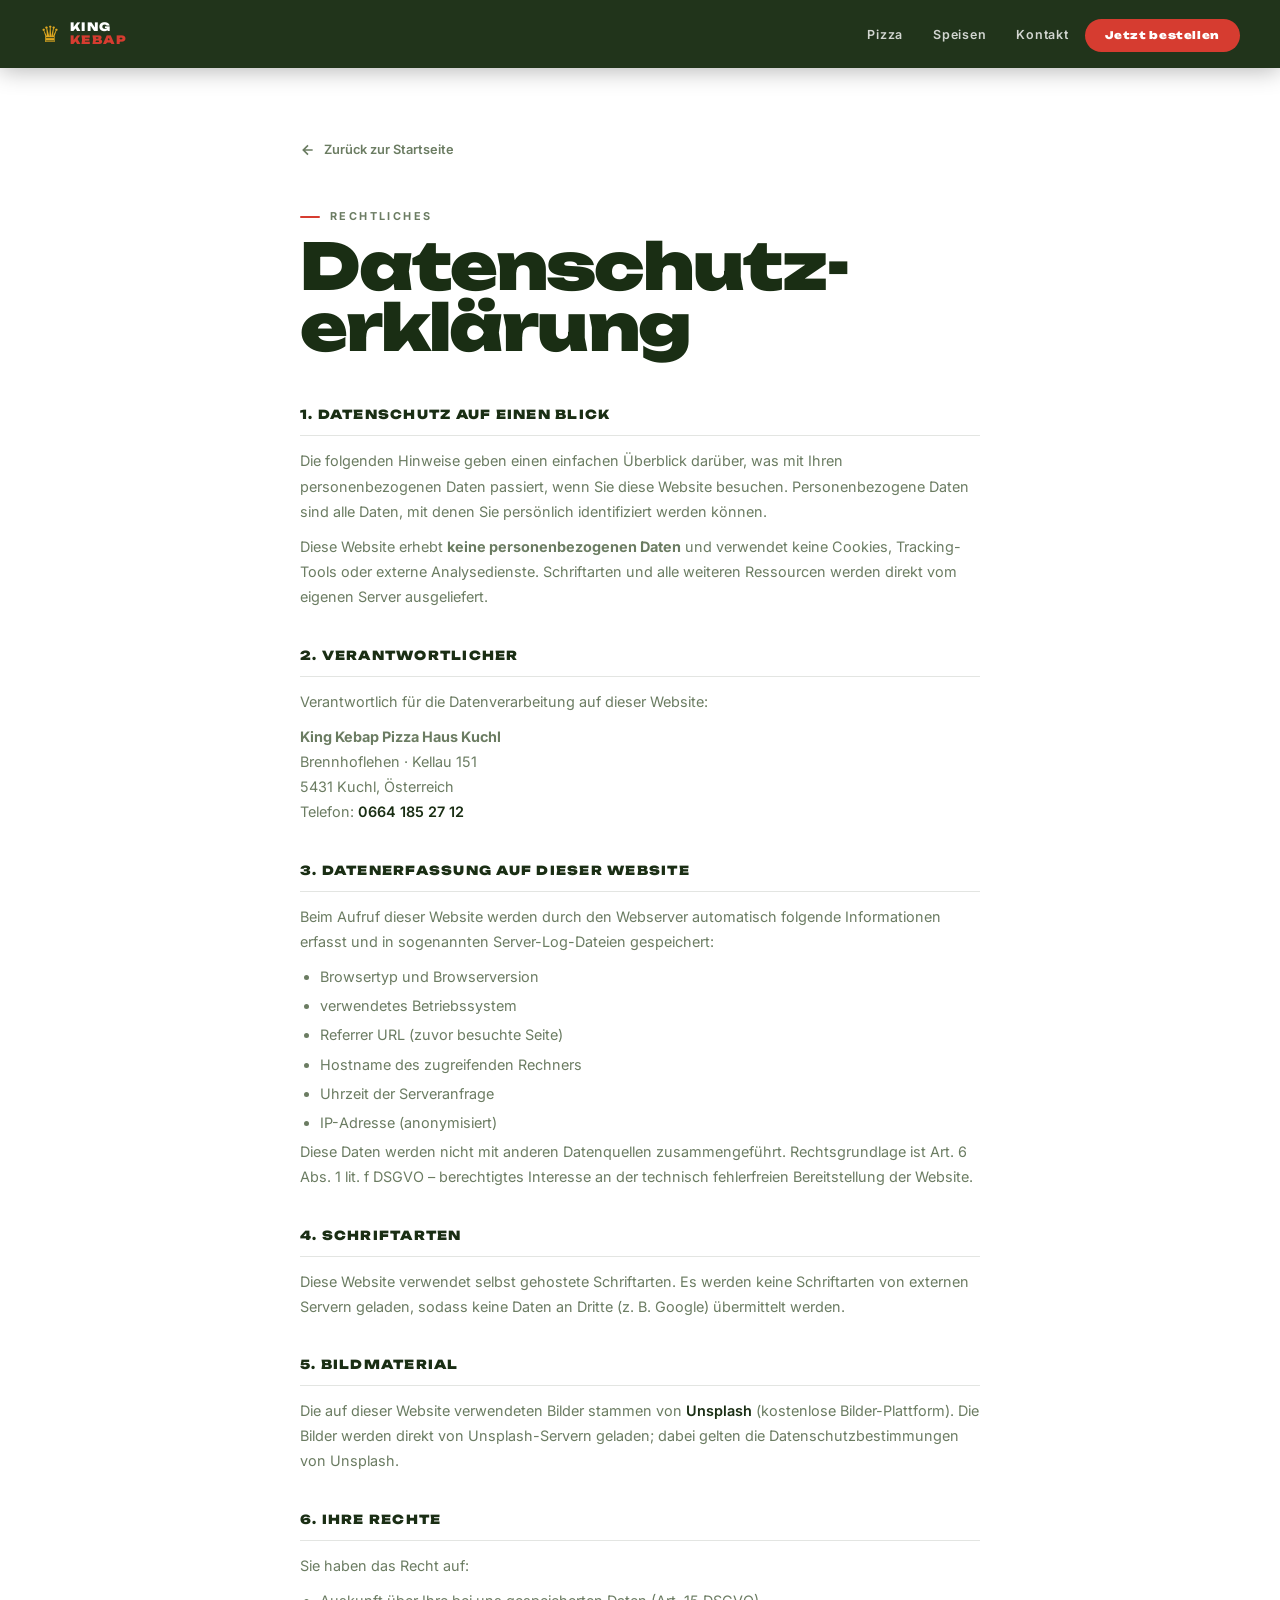
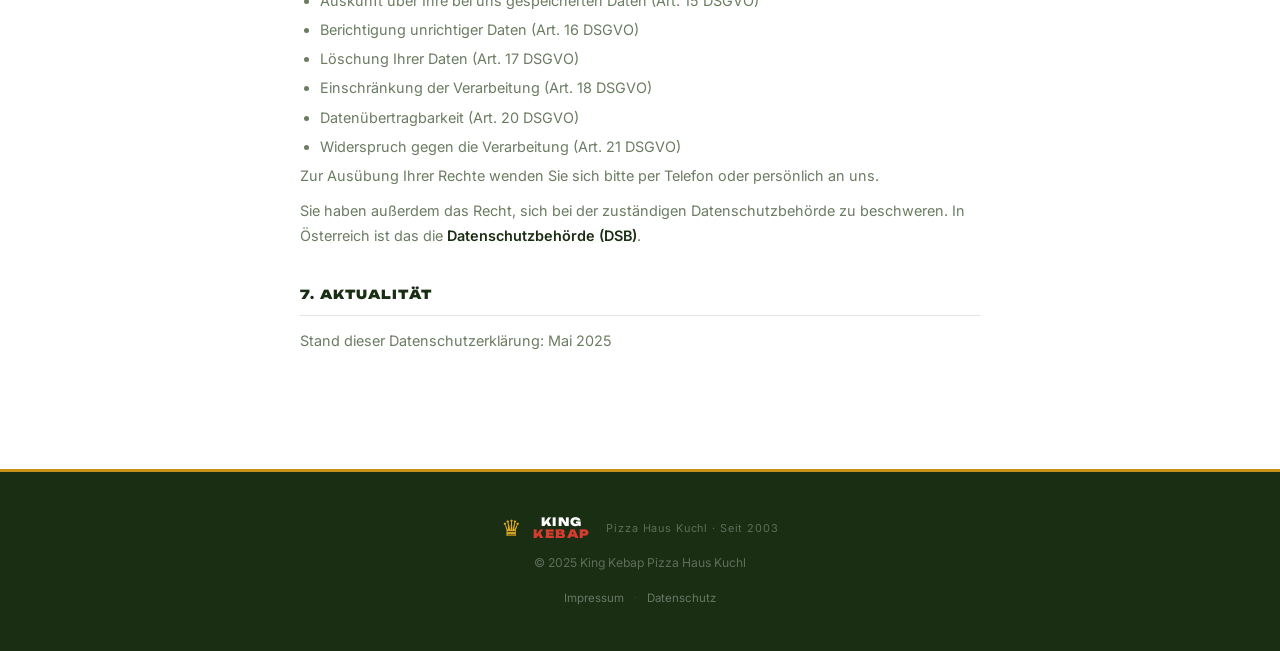
==== commit 60dce987: "Self-host fonts to eliminate Google Fonts DSGVO risk Download Unbounded (400/700/900) and Inter (400" ====
--- a/datenschutz.html
+++ b/datenschutz.html
@@ -5,8 +5,6 @@
   <meta name="viewport" content="width=device-width, initial-scale=1.0" />
   <title>Datenschutz – King Kebap Pizza Haus Kuchl</title>
   <link rel="stylesheet" href="style.css" />
-  <link rel="preconnect" href="https://fonts.googleapis.com" />
-  <link href="https://fonts.googleapis.com/css2?family=Unbounded:wght@400;700;900&family=Inter:wght@400;500;600;700&display=swap" rel="stylesheet" />
   <style>
     .legal-page { max-width: 760px; margin: 0 auto; padding: 140px 40px 80px; }
     .legal-back { display: inline-flex; align-items: center; gap: 8px; font-size: 0.8rem; font-weight: 600; color: var(--muted); margin-bottom: 48px; transition: color var(--t); }
@@ -61,7 +59,7 @@
       Die folgenden Hinweise geben einen einfachen Überblick darüber, was mit Ihren personenbezogenen Daten passiert, wenn Sie diese Website besuchen. Personenbezogene Daten sind alle Daten, mit denen Sie persönlich identifiziert werden können.
     </p>
     <p>
-      Diese Website erhebt <strong>keine personenbezogenen Daten</strong> und verwendet keine Cookies, Tracking-Tools oder externe Analysedienste. Es werden lediglich technisch notwendige Anfragen an Google Fonts (Schriftarten) gestellt.
+      Diese Website erhebt <strong>keine personenbezogenen Daten</strong> und verwendet keine Cookies, Tracking-Tools oder externe Analysedienste. Schriftarten und alle weiteren Ressourcen werden direkt vom eigenen Server ausgeliefert.
     </p>
   </div>
 
@@ -95,12 +93,9 @@
   </div>
 
   <div class="legal-block">
-    <h2>4. Google Fonts</h2>
+    <h2>4. Schriftarten</h2>
     <p>
-      Diese Website verwendet Google Fonts (Anbieter: Google LLC, 1600 Amphitheatre Parkway, Mountain View, CA 94043, USA). Beim Aufruf der Seite lädt Ihr Browser die benötigten Schriftarten von Google-Servern. Dabei wird Ihre IP-Adresse an Google übermittelt.
-    </p>
-    <p>
-      Rechtsgrundlage: Art. 6 Abs. 1 lit. f DSGVO. Weitere Informationen finden Sie in der <a href="https://policies.google.com/privacy" target="_blank" rel="noopener">Datenschutzerklärung von Google</a>.
+      Diese Website verwendet selbst gehostete Schriftarten. Es werden keine Schriftarten von externen Servern geladen, sodass keine Daten an Dritte (z. B. Google) übermittelt werden.
     </p>
   </div>
 
--- a/style.css
+++ b/style.css
@@ -2,6 +2,56 @@
    KING KEBAP PIZZA HAUS
    Premium Restaurant Design
    =========================== */
+
+@font-face {
+  font-family: 'Unbounded';
+  font-style: normal;
+  font-weight: 400;
+  font-display: swap;
+  src: url('fonts/Unbounded-Regular.ttf') format('truetype');
+}
+@font-face {
+  font-family: 'Unbounded';
+  font-style: normal;
+  font-weight: 700;
+  font-display: swap;
+  src: url('fonts/Unbounded-Bold.ttf') format('truetype');
+}
+@font-face {
+  font-family: 'Unbounded';
+  font-style: normal;
+  font-weight: 900;
+  font-display: swap;
+  src: url('fonts/Unbounded-Black.ttf') format('truetype');
+}
+@font-face {
+  font-family: 'Inter';
+  font-style: normal;
+  font-weight: 400;
+  font-display: swap;
+  src: url('fonts/Inter-Regular.ttf') format('truetype');
+}
+@font-face {
+  font-family: 'Inter';
+  font-style: normal;
+  font-weight: 500;
+  font-display: swap;
+  src: url('fonts/Inter-Medium.ttf') format('truetype');
+}
+@font-face {
+  font-family: 'Inter';
+  font-style: normal;
+  font-weight: 600;
+  font-display: swap;
+  src: url('fonts/Inter-SemiBold.ttf') format('truetype');
+}
+@font-face {
+  font-family: 'Inter';
+  font-style: normal;
+  font-weight: 700;
+  font-display: swap;
+  src: url('fonts/Inter-Bold.ttf') format('truetype');
+}
 
 :root {
   --green:    #1A2E14;
@@ -298,12 +348,149 @@
 .section-sub { font-size: 0.88rem; color: var(--muted); max-width: 480px; line-height: 1.7; }
 
 /* ===========================
-   PIZZA SECTION — white bg
-   =========================== */
-#pizza { background: var(--white); }
-
-/* ===========================
-   CATEGORY ACCORDION
+   LIEFERANDO BANNER
+   =========================== */
+.lieferando-banner {
+  background: #FF8000;
+  padding: 14px 0;
+}
+.lieferando-banner-inner {
+  max-width: 1280px; margin: 0 auto; padding: 0 40px;
+  display: flex; align-items: center; justify-content: space-between; gap: 20px;
+}
+.lieferando-left {
+  display: flex; align-items: center; gap: 16px;
+}
+.lieferando-emoji { font-size: 1.6rem; }
+.lieferando-left strong {
+  display: block; font-size: 0.88rem; font-weight: 700; color: var(--white);
+}
+.lieferando-left span {
+  font-size: 0.78rem; color: rgba(255,255,255,0.75);
+}
+.lieferando-btn {
+  display: inline-flex; align-items: center;
+  font-size: 0.8rem; font-weight: 700; letter-spacing: 0.04em;
+  background: var(--white); color: #FF8000;
+  padding: 10px 22px; border-radius: 50px;
+  white-space: nowrap; flex-shrink: 0;
+  transition: transform var(--t), box-shadow var(--t);
+}
+.lieferando-btn:hover { transform: translateY(-2px); box-shadow: 0 6px 20px rgba(0,0,0,0.15); }
+
+/* ===========================
+   SPEISEKARTE LAYOUT
+   =========================== */
+#speisekarte { background: var(--white); }
+.sk-layout {
+  max-width: 1280px; margin: 0 auto;
+  display: grid;
+  grid-template-columns: 240px 1fr;
+  gap: 0;
+  align-items: start;
+  padding: 0 40px 80px;
+}
+
+/* SIDEBAR */
+.sk-sidebar {
+  position: sticky;
+  top: 68px;
+  max-height: calc(100vh - 88px);
+  overflow-y: auto;
+  padding: 28px 20px 28px 0;
+  scrollbar-width: none;
+}
+.sk-sidebar::-webkit-scrollbar { display: none; }
+.sk-search-wrap {
+  position: relative; margin-bottom: 16px;
+}
+.sk-search-icon {
+  position: absolute; left: 12px; top: 50%; transform: translateY(-50%);
+  color: var(--muted); pointer-events: none;
+}
+.sk-search {
+  width: 100%; padding: 10px 12px 10px 36px;
+  background: var(--cream-2); border: 1.5px solid var(--border);
+  border-radius: 10px; font-family: var(--font-body);
+  font-size: 0.82rem; color: var(--text);
+  outline: none; transition: border-color var(--t), background var(--t);
+}
+.sk-search:focus { border-color: var(--green); background: var(--white); }
+.sk-search::placeholder { color: var(--muted); }
+.sk-nav { display: flex; flex-direction: column; gap: 2px; }
+.sk-nav-link {
+  display: flex; align-items: center; gap: 10px;
+  font-size: 0.82rem; font-weight: 500; color: var(--muted);
+  padding: 9px 12px; border-radius: 9px;
+  border-left: 3px solid transparent;
+  transition: all var(--t); cursor: pointer;
+}
+.sk-nav-link:hover { background: var(--cream-2); color: var(--text); }
+.sk-nav-link.active {
+  background: rgba(26,46,20,0.07);
+  color: var(--green); font-weight: 700;
+  border-left-color: var(--green);
+}
+.sk-nav-icon { font-size: 1rem; flex-shrink: 0; }
+
+/* MAIN CONTENT */
+.sk-main {
+  padding: 28px 0 0 32px;
+  border-left: 1px solid var(--border);
+}
+.sk-section { margin-bottom: 48px; }
+.sk-section-header { margin-bottom: 6px; padding-bottom: 12px; border-bottom: 2px solid var(--border); }
+.sk-section-title {
+  font-family: var(--font-display); font-size: 1.1rem; font-weight: 900;
+  color: var(--text); letter-spacing: -0.01em;
+}
+.sk-section-note {
+  font-size: 0.74rem; color: var(--muted); margin-top: 4px;
+}
+.sk-items { display: flex; flex-direction: column; }
+.sk-item {
+  display: flex; align-items: flex-start; gap: 14px;
+  padding: 14px 12px;
+  border-bottom: 1px solid rgba(26,46,20,0.06);
+  transition: background var(--t);
+  cursor: default;
+}
+.sk-item:last-child { border-bottom: none; }
+.sk-item:hover { background: var(--cream); border-radius: var(--r); }
+.sk-item-nr {
+  font-size: 0.72rem; font-weight: 700; color: var(--muted);
+  min-width: 28px; flex-shrink: 0; padding-top: 2px;
+  font-family: var(--font-display); opacity: 0.6;
+}
+.sk-item-body { flex: 1; min-width: 0; }
+.sk-item-name { font-size: 0.92rem; font-weight: 700; color: var(--text); margin-bottom: 3px; }
+.sk-item-ing  { font-size: 0.78rem; color: var(--muted); line-height: 1.5; }
+.sk-item-price {
+  font-family: var(--font-display); font-size: 0.92rem; font-weight: 900;
+  color: var(--red); white-space: nowrap; flex-shrink: 0; padding-top: 2px;
+}
+
+/* Navbar Lieferando link */
+.nav-lieferando {
+  background: #FF8000 !important;
+  color: var(--white) !important;
+  border-radius: 8px !important;
+  padding: 8px 14px !important;
+  font-weight: 600 !important;
+  font-size: 0.78rem !important;
+}
+.nav-lieferando:hover { background: #e67300 !important; }
+.btn-lieferando {
+  display: inline-flex; align-items: center; gap: 8px;
+  font-size: 0.85rem; font-weight: 600;
+  background: #FF8000; color: var(--white);
+  padding: 13px 24px; border-radius: 50px;
+  transition: background var(--t), transform var(--t);
+}
+.btn-lieferando:hover { background: #e67300; transform: translateY(-2px); }
+
+/* ===========================
+   OLD CATEGORY ACCORDION (removed — keeping class stubs)
    =========================== */
 .category-block { margin-bottom: 16px; }
 .category-header {
@@ -609,10 +796,21 @@
 @media (max-width: 1024px) {
   .hero-inner { grid-template-columns: 1fr; gap: 48px; padding: 100px 32px 60px; min-height: auto; }
   .hero-right { max-width: 380px; margin: 0 auto; }
-  .split-hero { grid-template-columns: 1fr; gap: 36px; }
   .info-cards { grid-template-columns: 1fr 1fr; }
   .page-section { padding: 72px 32px; }
-  #speisen .max-w { padding: 0 32px; }
+  .sk-layout { padding: 0 24px 60px; }
+  .lieferando-banner-inner { padding: 0 24px; }
+}
+@media (max-width: 900px) {
+  .sk-layout { grid-template-columns: 1fr; padding: 0 20px 60px; }
+  .sk-sidebar {
+    position: static; max-height: none; overflow: visible;
+    padding: 20px 0 0; border-bottom: 1px solid var(--border); margin-bottom: 24px;
+  }
+  .sk-nav { flex-direction: row; flex-wrap: wrap; gap: 6px; }
+  .sk-nav-link { border-left: none; border-bottom: 2px solid transparent; border-radius: 8px; font-size: 0.75rem; padding: 8px 12px; }
+  .sk-nav-link.active { border-bottom-color: var(--green); border-left: none; }
+  .sk-main { padding: 20px 0 0; border-left: none; }
 }
 @media (max-width: 768px) {
   .nav-inner { padding: 0 20px; }
@@ -630,19 +828,18 @@
   .hero-title-line { font-size: clamp(2.6rem, 13vw, 4.5rem); }
   .hero-stats { width: 100%; justify-content: space-around; padding: 16px 20px; }
   .hero-actions { flex-direction: column; align-items: flex-start; }
-  .category-grid { grid-template-columns: 1fr; }
   .info-cards { grid-template-columns: 1fr; }
   .page-section, #info { padding: 64px 20px; }
-  #speisen { padding: 64px 0; }
-  #speisen .max-w { padding: 0 20px; }
-  .split-hero { grid-template-columns: 1fr; }
   footer { padding: 36px 20px; }
+  .lieferando-banner-inner { flex-direction: column; align-items: flex-start; gap: 12px; }
+  .lieferando-btn { align-self: flex-start; }
 }
 @media (max-width: 480px) {
   .hero-stats { gap: 0; flex-wrap: wrap; }
   .stat { padding: 8px 16px; }
   .marquee-track span { font-size: 0.7rem; padding: 0 18px; }
-  .category-header { padding: 16px 18px; }
+  .sk-nav-link .sk-nav-icon { display: none; }
+  .sk-nav-link { font-size: 0.72rem; padding: 6px 10px; }
 }
 
 /* ===========================
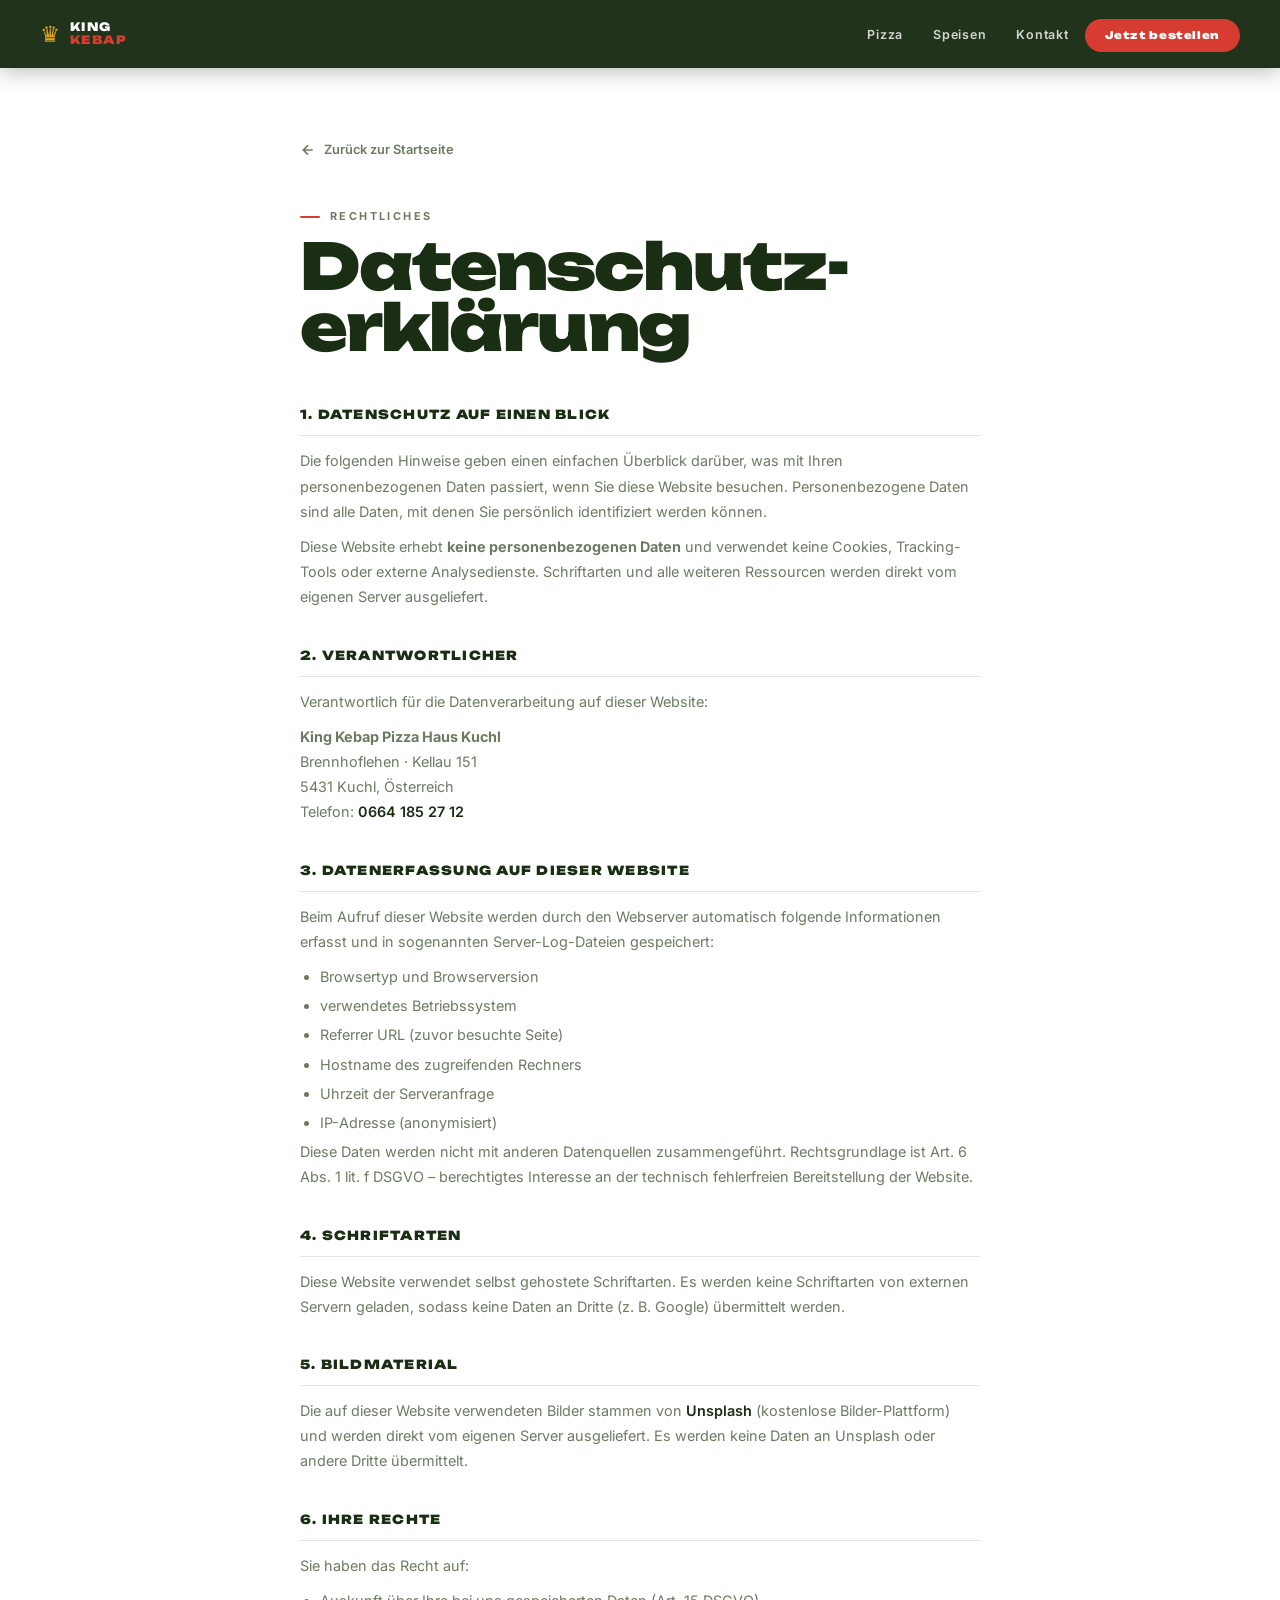
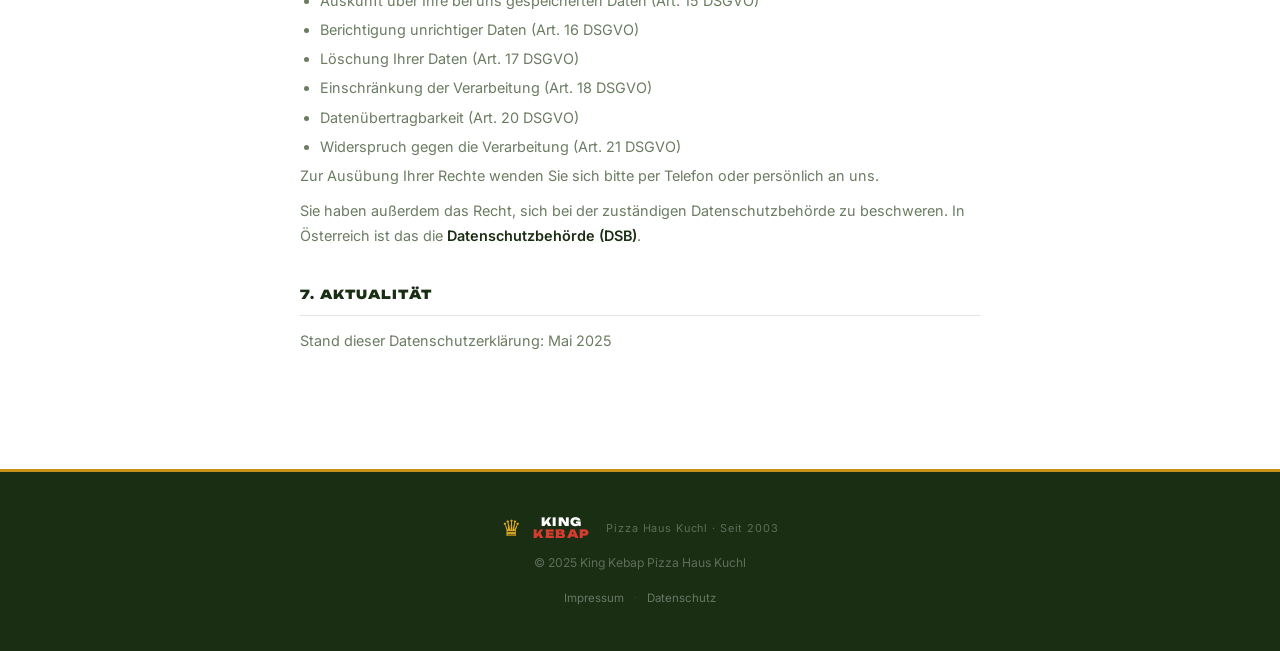
==== commit 2d61456a: "Self-host hero image to eliminate Unsplash DSGVO risk Downloads the pizza hero image locally so no v" ====
--- a/datenschutz.html
+++ b/datenschutz.html
@@ -102,7 +102,7 @@
   <div class="legal-block">
     <h2>5. Bildmaterial</h2>
     <p>
-      Die auf dieser Website verwendeten Bilder stammen von <a href="https://unsplash.com" target="_blank" rel="noopener">Unsplash</a> (kostenlose Bilder-Plattform). Die Bilder werden direkt von Unsplash-Servern geladen; dabei gelten die Datenschutzbestimmungen von Unsplash.
+      Die auf dieser Website verwendeten Bilder stammen von <a href="https://unsplash.com" target="_blank" rel="noopener">Unsplash</a> (kostenlose Bilder-Plattform) und werden direkt vom eigenen Server ausgeliefert. Es werden keine Daten an Unsplash oder andere Dritte übermittelt.
     </p>
   </div>
 
